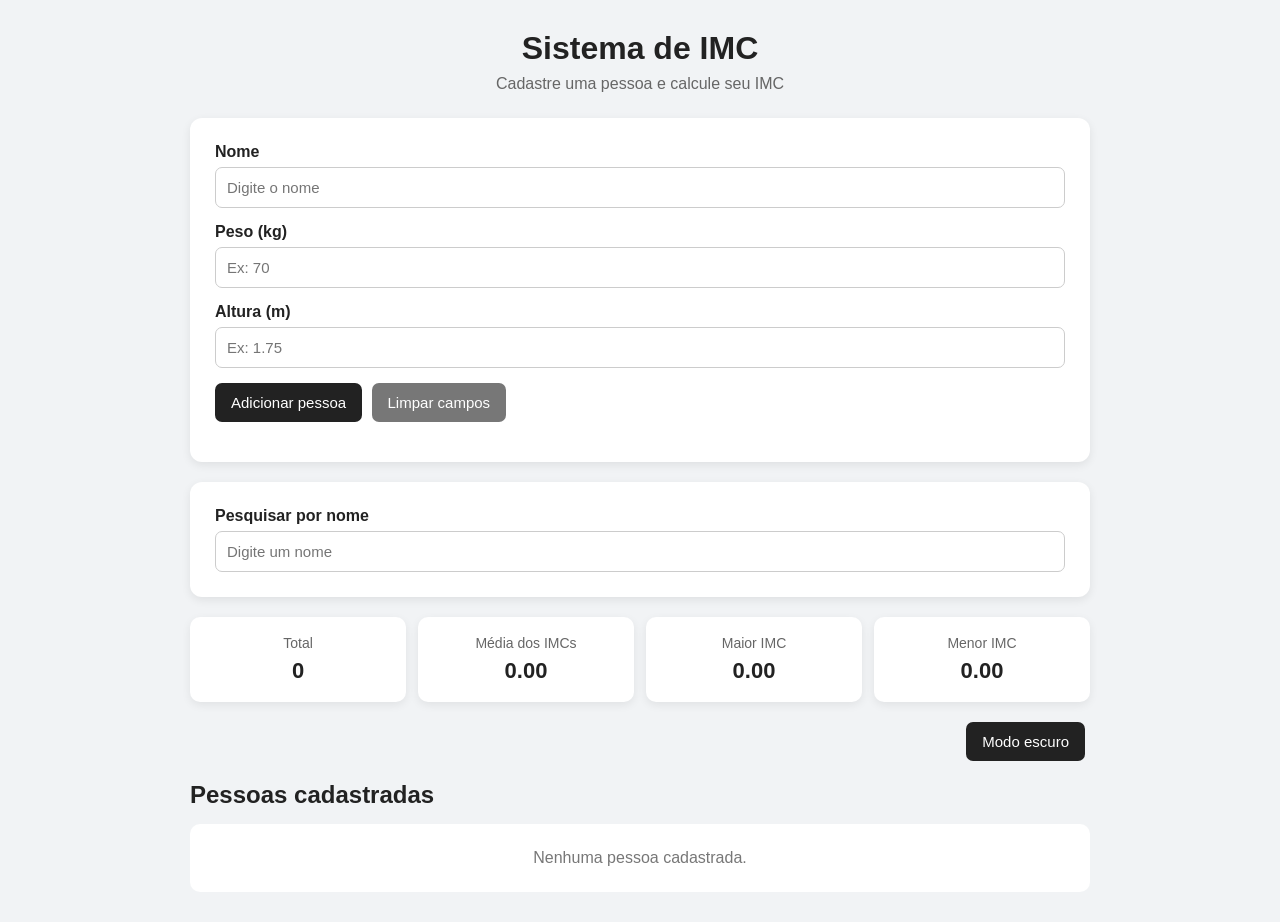
==== index.html @ c6af8dd5 "first commit" ====
<!DOCTYPE html>
<html lang="pt-BR">
<head>
    <meta charset="UTF-8">
    <meta name="viewport" content="width=device-width, initial-scale=1.0">
    <title>Sistema de IMC</title>
    <link rel="stylesheet" href="style.css">
</head>
<body>

    <main class="container">

        <h1>Sistema de IMC</h1>
        <p class="subtitulo">Cadastre uma pessoa e calcule seu IMC</p>

        <section class="formulario">
            <div class="campo">
                <label for="nome">Nome</label>
                <input type="text" id="nome" placeholder="Digite o nome">
            </div>

            <div class="campo">
                <label for="peso">Peso (kg)</label>
                <input type="number" id="peso" placeholder="Ex: 70" step="0.1">
            </div>

            <div class="campo">
                <label for="altura">Altura (m)</label>
                <input type="number" id="altura" placeholder="Ex: 1.75" step="0.01">
            </div>

            <button id="btnAdicionar">Adicionar pessoa</button>
            <button id="btnLimpar" class="btn-secundario">Limpar campos</button>

            <p id="mensagem"></p>
        </section>

        <section class="pesquisa">
            <label for="pesquisaNome">Pesquisar por nome</label>
            <input type="text" id="pesquisaNome" placeholder="Digite um nome">
        </section>

        <section class="estatisticas">
            <div>
                <span>Total</span>
                <strong id="contador">0</strong>
            </div>

            <div>
                <span>Média dos IMCs</span>
                <strong id="media">0.00</strong>
            </div>

            <div>
                <span>Maior IMC</span>
                <strong id="maior">0.00</strong>
            </div>

            <div>
                <span>Menor IMC</span>
                <strong id="menor">0.00</strong>
            </div>
        </section>

        <div class="acoes">
            <button id="btnModo">Modo escuro</button>
        </div>

        <section>
            <h2>Pessoas cadastradas</h2>

            <div id="listaPessoas" class="lista"></div>
        </section>

    </main>

    <script src="script.js"></script>
</body>
</html>
---- style.css ----
* {
    margin: 0;
    padding: 0;
    box-sizing: border-box;
}

body {
    font-family: Arial, sans-serif;
    background: #f1f3f5;
    color: #222;
    min-height: 100vh;
    padding: 30px 15px;
}

.container {
    width: 100%;
    max-width: 900px;
    margin: auto;
}

h1 {
    text-align: center;
    margin-bottom: 8px;
}

.subtitulo {
    text-align: center;
    color: #666;
    margin-bottom: 25px;
}

.formulario,
.pesquisa {
    background: white;
    padding: 25px;
    border-radius: 12px;
    margin-bottom: 20px;
    box-shadow: 0 3px 10px rgba(0, 0, 0, 0.08);
}

.campo {
    margin-bottom: 15px;
}

label {
    display: block;
    font-weight: bold;
    margin-bottom: 6px;
}

input {
    width: 100%;
    padding: 11px;
    border: 1px solid #ccc;
    border-radius: 7px;
    font-size: 15px;
}

input:focus {
    outline: none;
    border-color: #555;
}

button {
    border: none;
    border-radius: 7px;
    padding: 11px 16px;
    background: #222;
    color: white;
    cursor: pointer;
    font-size: 15px;
    margin-right: 5px;
}

button:hover {
    opacity: 0.85;
}

.btn-secundario {
    background: #777;
}

#mensagem {
    margin-top: 15px;
    font-weight: bold;
}

.estatisticas {
    display: grid;
    grid-template-columns: repeat(4, 1fr);
    gap: 12px;
    margin-bottom: 20px;
}

.estatisticas div {
    background: white;
    padding: 18px;
    border-radius: 10px;
    text-align: center;
    box-shadow: 0 3px 10px rgba(0, 0, 0, 0.07);
}

.estatisticas span {
    display: block;
    color: #666;
    font-size: 14px;
    margin-bottom: 7px;
}

.estatisticas strong {
    font-size: 22px;
}

.acoes {
    text-align: right;
    margin-bottom: 20px;
}

h2 {
    margin-bottom: 15px;
}

.lista {
    display: flex;
    flex-direction: column;
    gap: 12px;
}

.pessoa {
    background: white;
    padding: 18px;
    border-radius: 10px;
    display: flex;
    justify-content: space-between;
    align-items: center;
    gap: 15px;
    box-shadow: 0 3px 10px rgba(0, 0, 0, 0.07);
}

.info h3 {
    margin-bottom: 7px;
}

.info p {
    color: #555;
    margin: 3px 0;
}

.imc {
    text-align: right;
}

.valor-imc {
    font-size: 22px;
    font-weight: bold;
}

.classificacao {
    font-weight: bold;
    margin-top: 5px;
}

.abaixo {
    border-left: 6px solid #3498db;
}

.normal {
    border-left: 6px solid #2ecc71;
}

.sobrepeso {
    border-left: 6px solid #f1c40f;
}

.obesidade {
    border-left: 6px solid #e74c3c;
}

.btn-excluir {
    background: #c0392b;
    margin-top: 8px;
}

.vazio {
    background: white;
    padding: 25px;
    text-align: center;
    border-radius: 10px;
    color: #777;
}

body.escuro {
    background: #181818;
    color: #eee;
}

body.escuro .formulario,
body.escuro .pesquisa,
body.escuro .estatisticas div,
body.escuro .pessoa,
body.escuro .vazio {
    background: #252525;
    color: #eee;
}

body.escuro input {
    background: #333;
    color: white;
    border-color: #555;
}

body.escuro .subtitulo,
body.escuro .estatisticas span,
body.escuro .info p {
    color: #bbb;
}

@media (max-width: 700px) {
    .estatisticas {
        grid-template-columns: repeat(2, 1fr);
    }

    .pessoa {
        flex-direction: column;
        align-items: flex-start;
    }

    .imc {
        text-align: left;
    }
}

@media (max-width: 450px) {
    .estatisticas {
        grid-template-columns: 1fr;
    }

    button {
        width: 100%;
        margin-bottom: 8px;
    }
}
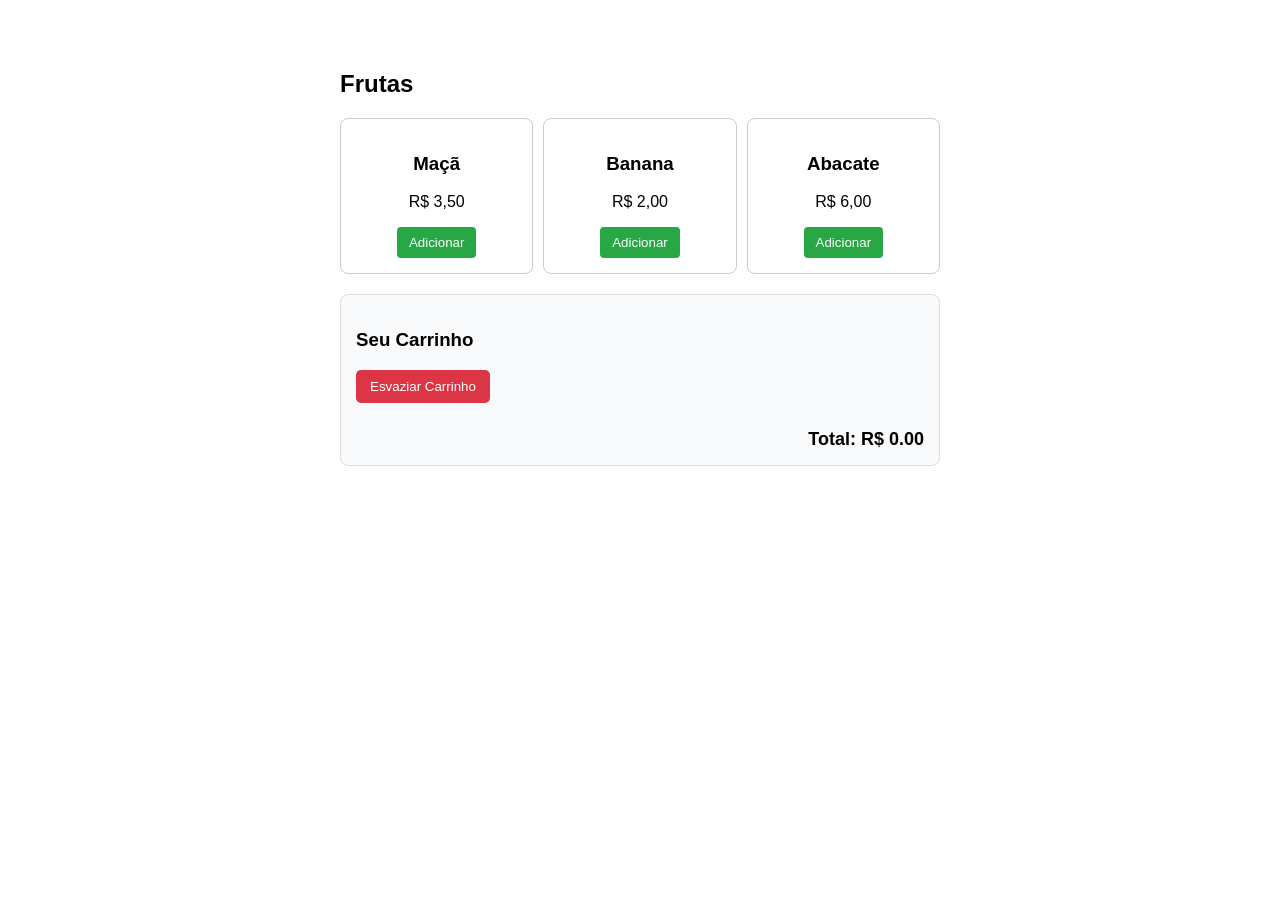
==== commit 525b49d7: "arrumando html" ====
--- a/index.html
+++ b/index.html
@@ -1,79 +1,201 @@
-<!DOCTYPE html>
+<!doctype html>
 <html lang="pt-BR">
-<head>
-    <meta charset="UTF-8">
-    <meta name="viewport" content="width=device-width, initial-scale=1.0">
-    <title>Sistema de IMC</title>
-    <link rel="stylesheet" href="style.css">
-</head>
-<body>
-
-    <main class="container">
-
-        <h1>Sistema de IMC</h1>
-        <p class="subtitulo">Cadastre uma pessoa e calcule seu IMC</p>
-
-        <section class="formulario">
-            <div class="campo">
-                <label for="nome">Nome</label>
-                <input type="text" id="nome" placeholder="Digite o nome">
-            </div>
-
-            <div class="campo">
-                <label for="peso">Peso (kg)</label>
-                <input type="number" id="peso" placeholder="Ex: 70" step="0.1">
-            </div>
-
-            <div class="campo">
-                <label for="altura">Altura (m)</label>
-                <input type="number" id="altura" placeholder="Ex: 1.75" step="0.01">
-            </div>
-
-            <button id="btnAdicionar">Adicionar pessoa</button>
-            <button id="btnLimpar" class="btn-secundario">Limpar campos</button>
-
-            <p id="mensagem"></p>
-        </section>
-
-        <section class="pesquisa">
-            <label for="pesquisaNome">Pesquisar por nome</label>
-            <input type="text" id="pesquisaNome" placeholder="Digite um nome">
-        </section>
-
-        <section class="estatisticas">
-            <div>
-                <span>Total</span>
-                <strong id="contador">0</strong>
-            </div>
-
-            <div>
-                <span>Média dos IMCs</span>
-                <strong id="media">0.00</strong>
-            </div>
-
-            <div>
-                <span>Maior IMC</span>
-                <strong id="maior">0.00</strong>
-            </div>
-
-            <div>
-                <span>Menor IMC</span>
-                <strong id="menor">0.00</strong>
-            </div>
-        </section>
-
-        <div class="acoes">
-            <button id="btnModo">Modo escuro</button>
-        </div>
-
-        <section>
-            <h2>Pessoas cadastradas</h2>
-
-            <div id="listaPessoas" class="lista"></div>
-        </section>
-
-    </main>
-
-    <script src="script.js"></script>
-</body>
+  <head>
+    <meta charset="UTF-8" />
+    <meta name="viewport" content="width=device-width, initial-scale=1.0" />
+    <title>Minicarrinho de Compras</title>
+
+    <style>
+      body {
+        font-family: Arial, sans-serif;
+        max-width: 600px;
+        margin: 30px auto;
+        padding: 20px;
+      }
+
+      .produtos {
+        display: flex;
+        gap: 10px;
+        margin-bottom: 20px;
+      }
+
+      .card {
+        border: 1px solid #ccc;
+        padding: 15px;
+        border-radius: 8px;
+        text-align: center;
+        flex: 1;
+      }
+
+      .card button {
+        background: #28a745;
+        color: white;
+        border: none;
+        padding: 8px 12px;
+        border-radius: 4px;
+        cursor: pointer;
+      }
+
+      .card button:hover {
+        background: #218838;
+      }
+
+      .carrinho-box {
+        background: #f8f9fa;
+        padding: 15px;
+        border-radius: 8px;
+        border: 1px solid #ddd;
+      }
+
+      ul {
+        list-style: none;
+        padding: 0;
+      }
+
+      li {
+        display: flex;
+        justify-content: space-between;
+        padding: 8px 0;
+        border-bottom: 1px solid #eee;
+        cursor: pointer;
+      }
+
+      li:hover {
+        background: #ffecec;
+      }
+
+      .total-box {
+        font-size: 18px;
+        font-weight: bold;
+        margin-top: 15px;
+        text-align: right;
+      }
+
+      #btn-esvaziar {
+        background: #dc3545;
+        color: white;
+        border: none;
+        padding: 9px 14px;
+        border-radius: 5px;
+        cursor: pointer;
+        margin-bottom: 10px;
+      }
+
+      #btn-esvaziar:hover {
+        background: #c82333;
+      }
+    </style>
+  </head>
+
+  <body>
+    <h2>Frutas</h2>
+
+    <div class="produtos">
+      <div class="card">
+        <h3>Maçã</h3>
+        <p>R$ 3,50</p>
+        <button class="btn-add" data-nome="Maçã" data-preco="3.50">
+          Adicionar
+        </button>
+      </div>
+
+      <div class="card">
+        <h3>Banana</h3>
+        <p>R$ 2,00</p>
+        <button class="btn-add" data-nome="Banana" data-preco="2.00">
+          Adicionar
+        </button>
+      </div>
+
+      <div class="card">
+        <h3>Abacate</h3>
+        <p>R$ 6,00</p>
+        <button class="btn-add" data-nome="Abacate" data-preco="6.00">
+          Adicionar
+        </button>
+      </div>
+    </div>
+
+    <div class="carrinho-box">
+      <h3>Seu Carrinho</h3>
+
+      <button id="btn-esvaziar">Esvaziar Carrinho</button>
+
+      <ul id="lista-carrinho"></ul>
+
+      <div class="total-box">Total: R$ <span id="valor-total">0.00</span></div>
+    </div>
+
+    <script>
+      const botoes = document.querySelectorAll(".btn-add");
+      const listaCarrinho = document.querySelector("#lista-carrinho");
+      const valorTotalEl = document.querySelector("#valor-total");
+      const btnEsvaziar = document.querySelector("#btn-esvaziar");
+
+      let total = 0;
+
+      let carrinho = {};
+
+      botoes.forEach((botao) => {
+        botao.addEventListener("click", () => {
+          const nome = botao.dataset.nome;
+          const preco = parseFloat(botao.dataset.preco);
+
+          if (carrinho[nome]) {
+            carrinho[nome].quantidade++;
+          } else {
+            carrinho[nome] = {
+              preco: preco,
+              quantidade: 1,
+            };
+          }
+
+          total += preco;
+
+          atualizarCarrinho();
+        });
+      });
+
+      function atualizarCarrinho() {
+        listaCarrinho.innerHTML = "";
+
+        for (let nome in carrinho) {
+          const item = carrinho[nome];
+
+          const li = document.createElement("li");
+
+          li.innerHTML = `
+                    <span>${nome} x${item.quantidade}</span>
+                    <span>R$ ${(item.preco * item.quantidade).toFixed(2)}</span>
+                `;
+
+          li.addEventListener("click", () => {
+            total -= item.preco;
+
+            item.quantidade--;
+
+            if (item.quantidade === 0) {
+              delete carrinho[nome];
+            }
+
+            atualizarCarrinho();
+          });
+
+          listaCarrinho.appendChild(li);
+        }
+
+        valorTotalEl.textContent = total.toFixed(2);
+      }
+
+      btnEsvaziar.addEventListener("click", () => {
+        listaCarrinho.innerHTML = "";
+
+        carrinho = {};
+
+        total = 0;
+
+        valorTotalEl.textContent = "0.00";
+      });
+    </script>
+  </body>
 </html>
